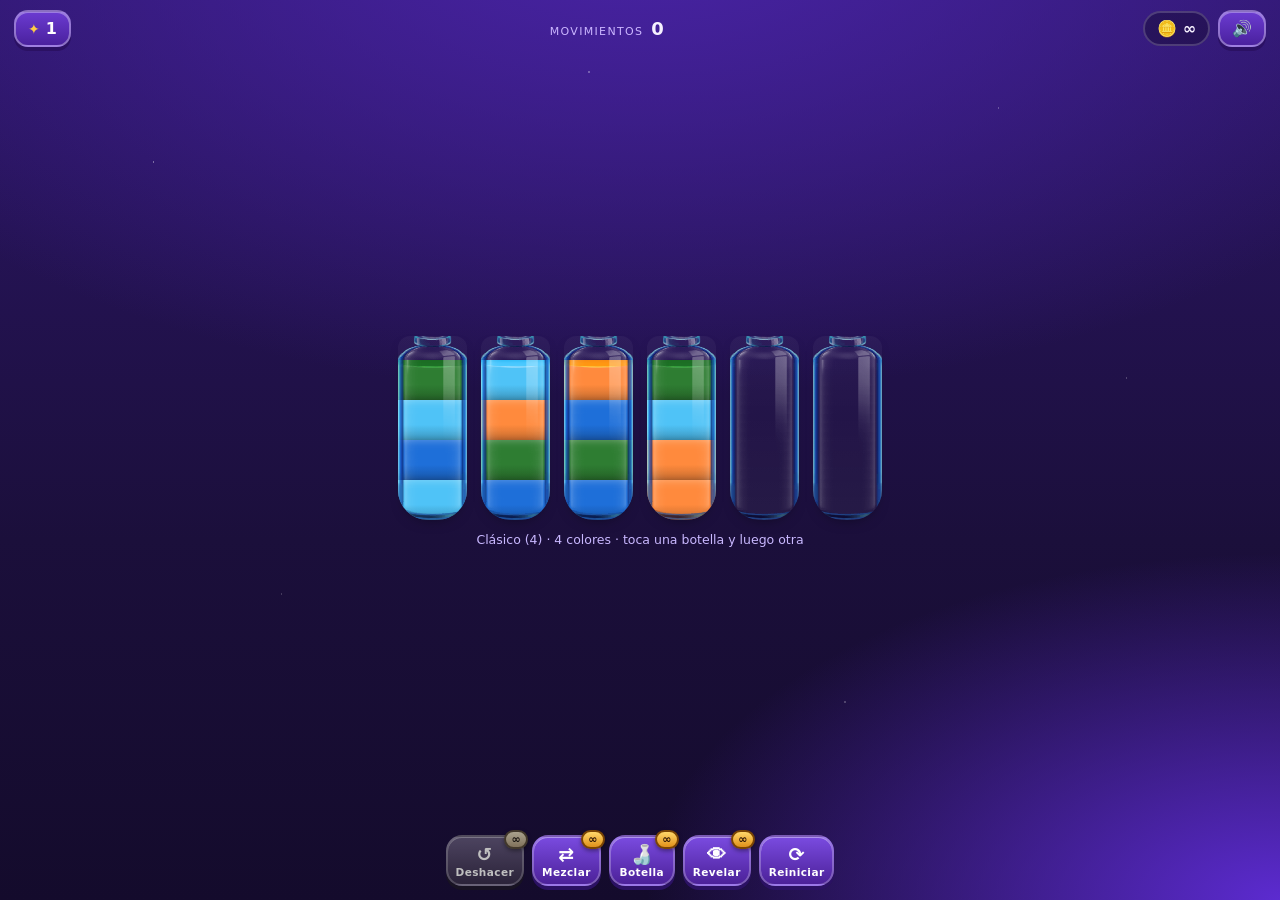
==== index.html @ 15431548 "primer commit" ====
<!DOCTYPE html>
<html lang="es">
<head>
<meta charset="utf-8">
<meta name="viewport" content="width=device-width, initial-scale=1, maximum-scale=1, user-scalable=no">
<title>Magic Sort — web</title>
<link rel="icon" href="data:image/svg+xml,%3Csvg xmlns='http://www.w3.org/2000/svg' viewBox='0 0 64 64'%3E%3Crect width='64' height='64' rx='14' fill='%232c1668'/%3E%3Ccircle cx='32' cy='24' r='9' fill='%23ffcc45'/%3E%3Crect x='21' y='36' width='22' height='20' rx='7' fill='%234fc3f7'/%3E%3C/svg%3E">
<link rel="stylesheet" href="styles.css">
</head>
<body>
<div class="bg-stars" aria-hidden="true"></div>

<header class="hud">
  <button class="hud-btn level-btn" id="btnLevels" aria-label="Mapa de niveles">
    <span class="level-icon" aria-hidden="true">✦</span>
    <span id="levelLabel">1</span>
  </button>
  <div class="hud-mid">
    <div class="stat"><span class="stat-k">Movimientos</span><span class="stat-v" id="movesLabel">0</span></div>
  </div>
  <div class="hud-right">
    <div class="coins" title="Monedas"><span aria-hidden="true">🪙</span><span id="coinsLabel">1000</span></div>
    <button class="hud-btn sound-btn" id="btnSound" aria-label="Sonido">🔊</button>
  </div>
</header>

<main class="stage">
  <div class="board" id="board" role="group" aria-label="Botellas"></div>
  <div class="hint-line" id="hintLine">Toca una botella y luego otra para verter.</div>
</main>

<footer class="boosters">
  <button class="booster" id="btnUndo" data-booster="undo">
    <span class="booster-ico">↺</span><span class="booster-name">Deshacer</span><span class="booster-count" data-count="undo">3</span>
  </button>
  <button class="booster" id="btnShuffle" data-booster="shuffle">
    <span class="booster-ico">⇄</span><span class="booster-name">Mezclar</span><span class="booster-count" data-count="shuffle">3</span>
  </button>
  <button class="booster" id="btnExtra" data-booster="extra">
    <span class="booster-ico">🍶</span><span class="booster-name">Botella</span><span class="booster-count" data-count="extra">3</span>
  </button>
  <button class="booster" id="btnReveal" data-booster="reveal">
    <span class="booster-ico">👁</span><span class="booster-name">Revelar</span><span class="booster-count" data-count="reveal">3</span>
  </button>
  <button class="booster" id="btnRestart" data-booster="restart">
    <span class="booster-ico">⟳</span><span class="booster-name">Reiniciar</span>
  </button>
</footer>

<!-- Victoria -->
<div class="overlay" id="winOverlay" hidden>
  <div class="card win-card">
    <div class="win-title">¡Nivel completado!</div>
    <div class="stars" id="winStars"><span>★</span><span>★</span><span>★</span></div>
    <div class="win-sub" id="winSub">12 movimientos</div>
    <div class="win-reward"><span aria-hidden="true">🪙</span><span id="winCoins">+20</span></div>
    <button class="primary" id="btnNext">Siguiente nivel</button>
  </div>
</div>

<!-- Mapa de niveles -->
<div class="overlay" id="levelsOverlay" hidden>
  <div class="card levels-card">
    <div class="mode-tabs" id="modeTabs"></div>
    <div class="levels-head">
      <h2>Niveles</h2>
      <button class="ghost" id="btnCloseLevels">Cerrar</button>
    </div>
    <div class="levels-grid" id="levelsGrid"></div>
  </div>
</div>

<script src="engine.js"></script>
<script src="data/levels.js"></script>
<script src="app.js"></script>
</body>
</html>
---- styles.css ----
/* Magic Sort web — tema visual inspirado en la UI del APK (fondo violeta profundo,
   botellas de vidrio con brillo y agua saturada, HUD y botones tipo caramelo). */

:root {
  --bg-0: #1b0f3b;
  --bg-1: #2c1668;
  --bg-2: #3b1d86;
  --gold: #ffcc45;
  --gold-deep: #e0901a;
  --ink: #2a1204;
  --glass-border: rgba(210, 232, 255, 0.55);
  --glass-tint: rgba(190, 220, 255, 0.10);
  --seg: clamp(26px, 5.6vh, 48px);
  --bottle-w: clamp(38px, 8.4vw, 62px);
}

* { box-sizing: border-box; }

html, body {
  height: 100%;
  margin: 0;
}

body {
  display: flex;
  flex-direction: column;
  font-family: "Trebuchet MS", "Segoe UI", system-ui, sans-serif;
  color: #f6f1ff;
  background:
    radial-gradient(120% 90% at 50% -10%, #4a24a8 0%, transparent 60%),
    radial-gradient(90% 70% at 100% 100%, #5c2bd0 0%, transparent 55%),
    linear-gradient(180deg, var(--bg-1) 0%, var(--bg-0) 60%, #140b2c 100%);
  overflow: hidden;
  -webkit-tap-highlight-color: transparent;
  user-select: none;
}

.bg-stars {
  position: fixed;
  inset: 0;
  pointer-events: none;
  background-image:
    radial-gradient(1.5px 1.5px at 12% 18%, #ffffffaa 50%, transparent 51%),
    radial-gradient(1.5px 1.5px at 78% 12%, #ffffff77 50%, transparent 51%),
    radial-gradient(2px 2px at 46% 8%, #ffffff88 50%, transparent 51%),
    radial-gradient(1.5px 1.5px at 88% 42%, #ffffff66 50%, transparent 51%),
    radial-gradient(1.5px 1.5px at 22% 66%, #ffffff55 50%, transparent 51%),
    radial-gradient(2px 2px at 66% 78%, #ffffff66 50%, transparent 51%);
  opacity: .55;
}

/* ---------------- HUD ---------------- */
.hud {
  position: relative;
  z-index: 2;
  display: flex;
  align-items: center;
  gap: 10px;
  padding: 10px 14px 4px;
}

.hud-mid { flex: 1; display: flex; justify-content: center; }
.hud-right { display: flex; align-items: center; gap: 8px; }

.hud-btn {
  display: inline-flex;
  align-items: center;
  gap: 6px;
  border: 2px solid rgba(255, 255, 255, .35);
  background: linear-gradient(180deg, #6b3bd1, #4a219e);
  color: #fff;
  font: inherit;
  font-weight: 700;
  padding: 7px 12px;
  border-radius: 14px;
  cursor: pointer;
  box-shadow: 0 4px 0 #2b1163, inset 0 1px 0 #ffffff55;
}
.hud-btn:active { transform: translateY(2px); box-shadow: 0 2px 0 #2b1163, inset 0 1px 0 #ffffff55; }
.level-icon { color: var(--gold); font-size: 14px; }

.stat { display: flex; align-items: baseline; gap: 8px; }
.stat-k { font-size: 11px; letter-spacing: .12em; text-transform: uppercase; color: #cbb6ff; }
.stat-v { font-size: 18px; font-weight: 800; }

.coins {
  display: inline-flex;
  align-items: center;
  gap: 6px;
  font-weight: 800;
  padding: 6px 12px;
  border-radius: 999px;
  background: rgba(0, 0, 0, .28);
  border: 2px solid rgba(255, 255, 255, .18);
}

/* ---------------- tablero ---------------- */
.stage {
  position: relative;
  z-index: 1;
  flex: 1;
  min-height: 0;
  display: flex;
  flex-direction: column;
  align-items: center;
  justify-content: center;
  gap: 12px;
  padding: 4px 10px 10px;
}

.board {
  position: relative;
  display: flex;
  flex-direction: column;
  align-items: center;
  gap: clamp(16px, 3.4vh, 34px);
  max-width: 100%;
}

.row {
  display: flex;
  align-items: flex-end;
  justify-content: center;
  gap: clamp(4px, 1.1vw, 14px);
  flex-wrap: nowrap;
}

.bottle {
  position: relative;
  width: calc(var(--seg, 44px) * 1.28 + 10px);
  padding: 14px 0 0;
  background: none;
  border: 0;
  cursor: pointer;
  transform-origin: 50% 88%;
  transition: transform .18s cubic-bezier(.34, 1.4, .64, 1);
  will-change: transform;
}
.bottle:focus-visible { outline: 3px solid #ffd76a; outline-offset: 4px; border-radius: 18px; }

.bottle .neck {
  position: absolute;
  top: 0;
  left: 50%;
  transform: translateX(-50%);
  width: 42%;
  height: 16px;
  border: 2px solid var(--glass-border);
  border-bottom: none;
  border-radius: 7px 7px 0 0;
  background: linear-gradient(180deg, #ffffff26, #ffffff08);
}

.glass {
  display: block;
  position: relative;
  height: calc(var(--cap, 4) * var(--seg, 44px));
  border: 0;
  border-radius: 12px 12px 30px 30px;
  overflow: hidden;
  background: linear-gradient(180deg, #ffffff0a 0%, #ffffff05 42%, #ffffff0c 100%);
  box-shadow: 0 6px 14px -8px #00000088;
  transition: box-shadow .18s;
}

.glass::after { content: none; }

.liquid {
  display: block;
  position: absolute;
  left: 0;
  right: 0;
  bottom: calc(var(--i) * var(--liquid-seg, var(--seg, 44px)));
  height: var(--liquid-seg, var(--seg, 44px));
  background: var(--c);
  box-shadow: inset 0 6px 10px -6px #ffffff55, inset 0 -4px 8px -6px #00000066;
}

.liquid.top::before {
  content: "";
  position: absolute;
  inset: 0 0 auto 0;
  height: 18%;
  background: #ffffff44;
  border-radius: 40% 40% 0 0;
}

.liquid.enter { animation: fill-in .26s ease-out both; }
@keyframes fill-in {
  from { transform: translateY(-42%) scaleY(.4); opacity: .35; }
  to { transform: translateY(0) scaleY(1); opacity: 1; }
}

.liquid.hidden-fill {
  background:
    repeating-linear-gradient(135deg, #00000033 0 6px, transparent 6px 12px),
    linear-gradient(180deg, #6a5a8c, #40325f);
}

.bottle.selected { transform: translateY(-16px); z-index: 4; }
.bottle.selected .glass {
  box-shadow: 0 0 0 3px #ffd76a66, 0 0 24px #ffcc4566, 0 12px 26px -10px #000000cc;
}
.bottle.selected .frame { filter: drop-shadow(0 0 6px #ffd76aaa); }

.bottle.pouring { z-index: 6; }
.bottle.pouring .glass,
.bottle.pouring .neck { transition: transform .17s ease-in; }
.bottle.pouring { z-index: 8; transition-duration: .2s; transition-timing-function: cubic-bezier(.3, .8, .4, 1); }

.bottle.shake { animation: shake .32s; }
@keyframes shake {
  0%, 100% { transform: translateX(0); }
  25% { transform: translateX(-6px) rotate(-3deg); }
  60% { transform: translateX(6px) rotate(3deg); }
}

.bottle.complete .glass { box-shadow: 0 0 0 3px #59f0a866, 0 0 26px #59f0a855; }

/* bloqueadores */
.blocker {
  position: absolute;
  pointer-events: none;
  z-index: 5;
}
.blocker.curtain {
  left: 0; right: 0;
  top: 14px;
  height: calc(var(--cap, 4) * var(--seg, 44px) - 2px);
  border-radius: 10px 10px 26px 26px;
  background:
    repeating-linear-gradient(90deg, #ffffff1f 0 3px, transparent 3px 16px),
    linear-gradient(180deg, #ff86d2 0%, #cf47b0 30%, #8b2a9e 62%, #52176b 100%);
  box-shadow:
    inset 0 8px 14px -8px #ffffffcc,
    inset 0 -10px 16px -10px #000000bb,
    0 4px 12px -6px #00000088;
  border: 2px solid #ffc4ec;
  overflow: hidden;
}
.blocker.curtain::before {
  content: "";
  position: absolute;
  left: -8%; right: -8%; top: -4px;
  height: 14px;
  border-radius: 8px;
  background: linear-gradient(180deg, #ffe08a, #d99413);
  box-shadow: 0 2px 6px -2px #00000088;
}
.blocker.curtain::after {
  content: "✦";
  position: absolute;
  inset: 0;
  display: grid;
  place-items: center;
  font-size: calc(var(--seg, 44px) * 0.9);
  color: #ffffff55;
  text-shadow: 0 2px 6px #00000066;
}
.blocker.plaster {
  left: -2px; right: -2px; top: 50%;
  height: 44px;
  transform: translateY(-50%) rotate(-3deg);
  background:
    repeating-linear-gradient(90deg, #ffffff33 0 2px, transparent 2px 9px),
    repeating-linear-gradient(115deg, #f6e7c8 0 9px, #e6cfa4 9px 18px);
  border-top: 2px solid #fffaf0;
  border-bottom: 2px solid #b1904f;
  box-shadow: 0 6px 14px -8px #000000cc, inset 0 0 0 1px #00000018;
  border-radius: 3px;
}
.blocker.tag {
  right: -6px; top: 6px;
  width: 26px; height: 26px;
  border-radius: 8px 8px 8px 2px;
  background: linear-gradient(180deg, #fff3c4, #f0c04a);
  border: 2px solid #9a6a12;
  box-shadow: 0 3px 8px -4px #000000aa;
}
.blocker.tag::after {
  content: "";
  position: absolute; inset: 6px;
  border-radius: 50%;
  background: var(--tag-color, #4fc3f7);
  border: 1px solid #00000055;
}

.hint-line {
  font-size: 12.5px;
  color: #c9b8ff;
  min-height: 18px;
  text-align: center;
  padding: 0 20px;
}

/* ---------------- boosters ---------------- */
.boosters {
  position: relative;
  z-index: 2;
  display: flex;
  justify-content: center;
  gap: 8px;
  padding: 8px 10px 14px;
  flex-wrap: wrap;
}

.booster {
  position: relative;
  display: flex;
  flex-direction: column;
  align-items: center;
  gap: 2px;
  min-width: 66px;
  padding: 8px 8px 6px;
  border-radius: 16px;
  border: 2px solid #ffffff40;
  background: linear-gradient(180deg, #7a4be0, #4c2199);
  color: #fff;
  font: inherit;
  font-size: 10.5px;
  font-weight: 700;
  letter-spacing: .04em;
  cursor: pointer;
  box-shadow: 0 4px 0 #2b1163, inset 0 1px 0 #ffffff66;
  transition: transform .12s, filter .12s;
}
.booster:active { transform: translateY(2px); box-shadow: 0 2px 0 #2b1163, inset 0 1px 0 #ffffff66; }
.booster[disabled] { filter: grayscale(.75) brightness(.75); cursor: not-allowed; }
.booster-ico { font-size: 19px; line-height: 1; }
.booster-count {
  position: absolute;
  top: -7px; right: -6px;
  min-width: 20px;
  padding: 1px 5px;
  border-radius: 999px;
  background: linear-gradient(180deg, #ffd76a, #e0901a);
  color: var(--ink);
  font-size: 11px;
  font-weight: 900;
  border: 2px solid #7a4404;
  box-shadow: 0 2px 4px #00000066;
}
.booster-count[hidden] { display: none; }

/* ---------------- overlays ---------------- */
.overlay {
  position: fixed;
  inset: 0;
  z-index: 10;
  display: grid;
  place-items: center;
  padding: 18px;
  background: rgba(12, 5, 32, .72);
  backdrop-filter: blur(6px);
}
.overlay[hidden] { display: none; }

.card {
  width: min(460px, 100%);
  max-width: 100%;
  min-width: 0;
  border-radius: 24px;
  padding: 22px;
  background: linear-gradient(180deg, #3a1d84, #241052);
  border: 3px solid #8a63ff;
  box-shadow: 0 20px 50px -18px #000000cc, inset 0 1px 0 #ffffff44;
  text-align: center;
  animation: pop .22s ease-out both;
}
@keyframes pop { from { transform: scale(.9); opacity: 0; } to { transform: scale(1); opacity: 1; } }

.win-title { font-size: 24px; font-weight: 900; color: var(--gold); text-shadow: 0 3px 0 #7a4404; }
.stars { font-size: 40px; letter-spacing: 6px; margin: 10px 0 2px; color: #ffffff33; }
.stars span.on { color: var(--gold); text-shadow: 0 0 14px #ffcc4599; }
.win-sub { color: #d9ccff; font-size: 13px; }
.win-reward {
  display: inline-flex; align-items: center; gap: 6px;
  margin: 14px 0 4px; padding: 6px 14px;
  border-radius: 999px; background: #00000033; font-weight: 800; color: var(--gold);
}

.primary {
  display: block; width: 100%;
  margin-top: 14px; padding: 14px;
  border-radius: 16px; border: 3px solid #7a4404;
  background: linear-gradient(180deg, #ffdf7a, #f0a81e);
  color: var(--ink); font: inherit; font-size: 16px; font-weight: 900;
  cursor: pointer;
  box-shadow: 0 5px 0 #7a4404, inset 0 2px 0 #fff9d0;
}
.primary:active { transform: translateY(3px); box-shadow: 0 2px 0 #7a4404, inset 0 2px 0 #fff9d0; }

.ghost {
  background: none; border: 2px solid #ffffff45; color: #fff;
  border-radius: 12px; padding: 6px 12px; font: inherit; font-weight: 700; cursor: pointer;
}

.levels-card { text-align: left; max-height: 82vh; display: flex; flex-direction: column; overflow: hidden; }
.levels-head { display: flex; align-items: center; justify-content: space-between; margin-bottom: 12px; }
.levels-head h2 { margin: 0; font-size: 18px; color: var(--gold); }
.levels-grid {
  display: grid;
  min-width: 0;
  grid-template-columns: repeat(auto-fill, minmax(52px, 1fr));
  gap: 8px;
  overflow: auto;
  padding-right: 4px;
}
.level-cell {
  aspect-ratio: 1;
  display: grid;
  place-items: center;
  border-radius: 12px;
  border: 2px solid #ffffff33;
  background: #ffffff12;
  color: #e9e1ff;
  font-weight: 800;
  font-size: 13px;
  cursor: pointer;
}
.level-cell.done { background: linear-gradient(180deg, #6cf0a4, #2fa96a); border-color: #b6ffd4; color: #06351b; }
.level-cell.current { outline: 3px solid var(--gold); }

@media (max-height: 620px) {
  :root { --seg: clamp(20px, 4.4vh, 32px); --bottle-w: clamp(34px, 7vw, 50px); }
  .hint-line { display: none; }
}

/* pestañas de modo (mapa de niveles) */
.mode-tabs {
  display: flex;
  flex: 0 0 auto;
  gap: 6px;
  min-width: 0;
  overflow-x: auto;
  -webkit-overflow-scrolling: touch;
  padding-bottom: 10px;
  margin-bottom: 2px;
}
.mode-tab {
  white-space: nowrap;
  padding: 7px 12px;
  border-radius: 999px;
  border: 2px solid #ffffff35;
  background: #ffffff12;
  color: #ded2ff;
  font: inherit;
  font-size: 12px;
  font-weight: 700;
  cursor: pointer;
}
.mode-tab.active {
  background: linear-gradient(180deg, #ffdf7a, #f0a81e);
  border-color: #7a4404;
  color: var(--ink);
}

@media (max-width: 420px) {
  .mode-tab { padding: 6px 9px; font-size: 11px; }
  .level-cell { font-size: 11.5px; }
}

/* nivel con botella mágica: columna izquierda + rejilla a la derecha */
.board.magic {
  display: grid;
  grid-template-columns: auto auto;
  align-items: center;
  column-gap: clamp(10px, 3.5vw, 30px);
  justify-content: center;
}
.board.magic .magic-col { display: flex; align-items: center; }
.board.magic .rows {
  display: flex;
  flex-direction: column;
  gap: clamp(10px, 2.2vh, 22px);
  align-items: center;
}
.bottle.magic .glass {
  box-shadow: 0 0 0 3px #a06bff66, 0 0 30px #8b5cf666;
}
.bottle.magic .frame { filter: drop-shadow(0 0 7px #a06bffaa) saturate(1.15); }
.bottle.magic.complete .glass {
  border-color: #8affc1;
  box-shadow: 0 0 0 4px #59f0a866, 0 0 34px #59f0a877;
}

/* ---- vertido fluido: chorro, drenaje, squash del frasco ---- */
.stream {
  position: absolute;
  width: 4px;
  margin-left: -2px;
  border-radius: 3px;
  background: var(--stream-color, #4fc3f7);
  filter: drop-shadow(0 0 4px var(--stream-color, #4fc3f7));
  transform-origin: top center;
  pointer-events: none;
  z-index: 6;
  animation: stream-in .12s ease-out both;
}
.stream::after { content: none; }

.stream.fade { opacity: 0; transition: opacity .16s ease-out; }
@keyframes stream-in { from { opacity: 0; } to { opacity: .95; } }

.liquid.drain {
  animation: drain .24s ease-in forwards;
  animation-delay: calc(var(--k, 0) * var(--stagger, 70ms));
}
@keyframes drain {
  to { transform: translateY(-16%) scaleY(.18); opacity: 0; }
}

.liquid.enter { animation-delay: calc(var(--k, 0) * var(--stagger, 70ms)); }

.bottle.squash .glass { animation: squish .3s cubic-bezier(.34,1.4,.64,1); }
@keyframes squish {
  0% { transform: scale(1, 1); }
  30% { transform: scale(1.07, .93); }
  65% { transform: scale(.97, 1.04); }
  100% { transform: scale(1, 1); }
}

.bottle.just-complete .glass { animation: complete-pulse .6s ease-out; }
@keyframes complete-pulse {
  0% { box-shadow: 0 0 0 0 #59f0a8cc, 0 0 18px #59f0a877; }
  60% { box-shadow: 0 0 0 12px #59f0a800, 0 0 26px #59f0a866; }
  100% { box-shadow: 0 0 0 0 #59f0a800; }
}

/* ---- sprites originales: vidrio, superficie de agua y corcho ---- */
.glass .water {
  position: absolute;
  left: 0;
  right: 0;
  bottom: 0;
  top: calc(var(--seg, 44px) * 0.52);
  --liquid-seg: calc((var(--cap, 4) * var(--seg, 44px) - var(--seg, 44px) * 0.52) / var(--cap, 4));
  -webkit-mask: url("sprites/mask.png") center / 100% 100% no-repeat;
  mask: url("sprites/mask.png") center / 100% 100% no-repeat;
}

.glass .frame {
  position: absolute;
  inset: 0;
  z-index: 6;
  pointer-events: none;
  border-style: solid;
  border-color: transparent;
  border-width: calc(var(--seg, 44px) * 0.52) calc(var(--seg, 44px) * 0.13)
                 calc(var(--seg, 44px) * 0.42) calc(var(--seg, 44px) * 0.13);
  border-image: url("sprites/bottle_front.png") 56 6 46 6 fill stretch;
  opacity: 0.72;
}

.liquid.top::before {
  content: "";
  position: absolute;
  left: -6%;
  right: -6%;
  top: -9%;
  height: 30%;
  background: var(--surface, none) center bottom / 100% 100% no-repeat;
}

.bottle .cork {
  position: absolute;
  left: 50%;
  top: 0;
  width: calc(var(--seg, 44px) * 0.66);
  height: calc(var(--seg, 44px) * 0.30);
  transform: translate(-50%, -88%) scale(.6);
  transform-origin: bottom center;
  background: url("sprites/cork.png") center / 100% 100% no-repeat;
  filter: drop-shadow(0 2px 3px #000000aa);
  opacity: 0;
  pointer-events: none;
  z-index: 7;
  transition: opacity .18s ease-out, transform .22s cubic-bezier(.34, 1.5, .64, 1);
}
.bottle.complete .cork { opacity: 1; transform: translate(-50%, -88%) scale(1); }
.bottle.complete .glass::before {
  content: "";
  position: absolute;
  inset: -10% -14%;
  background: url("sprites/glow.png") center / 100% 100% no-repeat;
  opacity: .38;
  pointer-events: none;
  z-index: 5;
}

/* impacto: salpicadura y gotas (sprites originales usados como máscara) */
.splash, .droplet {
  position: absolute;
  pointer-events: none;
  z-index: 7;
  background: var(--splash-color, #4fc3f7);
  -webkit-mask: url("sprites/splash2.png") center / 100% 100% no-repeat;
  mask: url("sprites/splash2.png") center / 100% 100% no-repeat;
}
.splash {
  width: 18px;
  height: 18px;
  margin: -9px 0 0 -9px;
  animation: splash-out .34s ease-out forwards;
}
@keyframes splash-out {
  0% { transform: scale(.45); opacity: .95; }
  70% { transform: scale(1.35); opacity: .55; }
  100% { transform: scale(1.6); opacity: 0; }
}

.droplet {
  width: 7px;
  height: 7px;
  margin: -3.5px 0 0 -3.5px;
  -webkit-mask-image: url("sprites/drop.png");
  mask-image: url("sprites/drop.png");
  animation: droplet-fly .42s cubic-bezier(.2, .7, .4, 1) forwards;
}
@keyframes droplet-fly {
  0% { transform: translate(0, 0) scale(.7); opacity: .95; }
  100% { transform: translate(var(--dx, 0), var(--dy, -18px)) scale(.35); opacity: 0; }
}
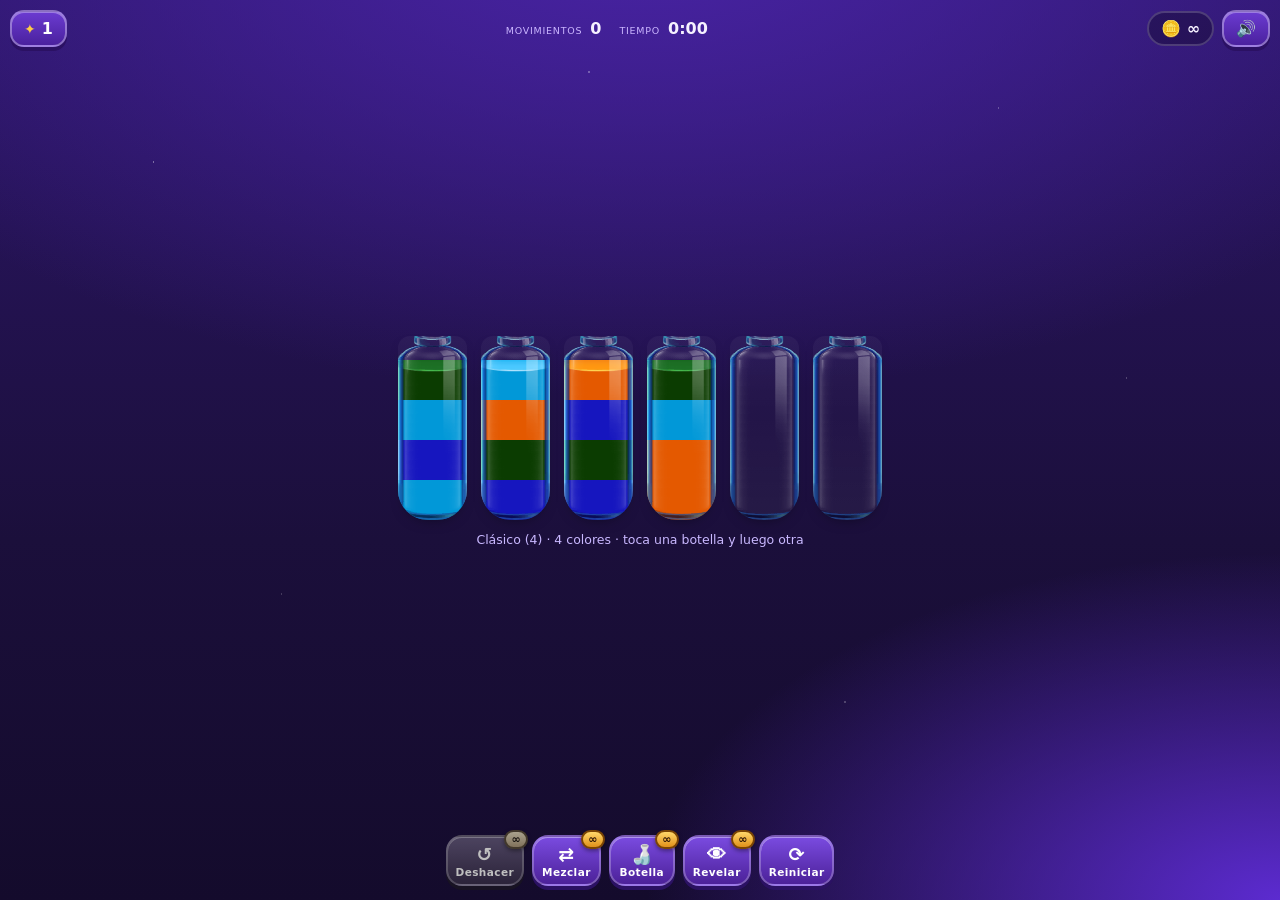
==== commit c1c8a0fd: "feat: add level timer and improve water tilt animation" ====
--- a/index.html
+++ b/index.html
@@ -17,6 +17,7 @@
   </button>
   <div class="hud-mid">
     <div class="stat"><span class="stat-k">Movimientos</span><span class="stat-v" id="movesLabel">0</span></div>
+    <div class="stat" title="Tiempo del nivel (no hay límite)"><span class="stat-k">Tiempo</span><span class="stat-v" id="timeLabel">0:00</span></div>
   </div>
   <div class="hud-right">
     <div class="coins" title="Monedas"><span aria-hidden="true">🪙</span><span id="coinsLabel">1000</span></div>
--- a/styles.css
+++ b/styles.css
@@ -59,7 +59,9 @@
   padding: 10px 14px 4px;
 }
 
-.hud-mid { flex: 1; display: flex; justify-content: center; }
+.hud-mid { flex: 1; display: flex; justify-content: center; gap: clamp(8px, 3vw, 18px); min-width: 0; }
+.stat { justify-content: center; min-width: 0; }
+.hud { gap: 6px; padding: 10px 10px 4px; }
 .hud-right { display: flex; align-items: center; gap: 8px; }
 
 .hud-btn {
@@ -80,8 +82,8 @@
 .level-icon { color: var(--gold); font-size: 14px; }
 
 .stat { display: flex; align-items: baseline; gap: 8px; }
-.stat-k { font-size: 11px; letter-spacing: .12em; text-transform: uppercase; color: #cbb6ff; }
-.stat-v { font-size: 18px; font-weight: 800; }
+.stat-k { font-size: 9.5px; letter-spacing: .08em; text-transform: uppercase; color: #cbb6ff; white-space: nowrap; }
+.stat-v { font-size: 16px; font-weight: 800; font-variant-numeric: tabular-nums; white-space: nowrap; }
 
 .coins {
   display: inline-flex;
@@ -126,9 +128,10 @@
 }
 
 .bottle {
+  --pad-top: 14px;
   position: relative;
   width: calc(var(--seg, 44px) * 1.28 + 10px);
-  padding: 14px 0 0;
+  padding: var(--pad-top) 0 0;
   background: none;
   border: 0;
   cursor: pointer;
@@ -136,7 +139,8 @@
   transition: transform .18s cubic-bezier(.34, 1.4, .64, 1);
   will-change: transform;
 }
-.bottle:focus-visible { outline: 3px solid #ffd76a; outline-offset: 4px; border-radius: 18px; }
+.bottle:focus { outline: none; }
+.bottle:focus-visible { outline: none; }
 
 .bottle .neck {
   position: absolute;
@@ -170,20 +174,19 @@
   position: absolute;
   left: 0;
   right: 0;
-  bottom: calc(var(--i) * var(--liquid-seg, var(--seg, 44px)));
-  height: var(--liquid-seg, var(--seg, 44px));
-  background: var(--c);
-  box-shadow: inset 0 6px 10px -6px #ffffff55, inset 0 -4px 8px -6px #00000066;
-}
-
-.liquid.top::before {
-  content: "";
-  position: absolute;
-  inset: 0 0 auto 0;
-  height: 18%;
-  background: #ffffff44;
-  border-radius: 40% 40% 0 0;
-}
+  bottom: calc(var(--i, 0) * var(--liquid-seg, var(--seg, 44px)));
+  height: calc(var(--n, 1) * var(--liquid-seg, var(--seg, 44px)));
+  background-color: var(--c);
+  /* volumen del cilindro: borde izquierdo FrontColor, derecho BackColor.
+     Solo horizontal, así la unión entre dos colores sigue siendo una línea recta. */
+  background-image:
+    linear-gradient(90deg, var(--c-front, var(--c)) 0%, transparent 8%),
+    linear-gradient(270deg, var(--c-back, var(--c)) 0%, transparent 8%);
+}
+/* comparación: agua totalmente plana */
+body.flat-water .liquid { background-image: none; }
+
+.liquid.flow { transition: height var(--pour-ms, 520ms) linear, bottom var(--pour-ms, 520ms) linear; }
 
 .liquid.enter { animation: fill-in .26s ease-out both; }
 @keyframes fill-in {
@@ -197,11 +200,9 @@
     linear-gradient(180deg, #6a5a8c, #40325f);
 }
 
+/* el juego no dibuja borde ni halo: la botella solo se eleva */
 .bottle.selected { transform: translateY(-16px); z-index: 4; }
-.bottle.selected .glass {
-  box-shadow: 0 0 0 3px #ffd76a66, 0 0 24px #ffcc4566, 0 12px 26px -10px #000000cc;
-}
-.bottle.selected .frame { filter: drop-shadow(0 0 6px #ffd76aaa); }
+.bottle.selected .glass { box-shadow: 0 12px 26px -10px #000000cc; }
 
 .bottle.pouring { z-index: 6; }
 .bottle.pouring .glass,
@@ -215,7 +216,8 @@
   60% { transform: translateX(6px) rotate(3deg); }
 }
 
-.bottle.complete .glass { box-shadow: 0 0 0 3px #59f0a866, 0 0 26px #59f0a855; }
+/* completar no dibuja borde: solo el tapón y el halo del color del agua */
+.bottle.complete .glass { box-shadow: 0 6px 14px -8px #00000088; }
 
 /* bloqueadores */
 .blocker {
@@ -421,6 +423,11 @@
 .level-cell.done { background: linear-gradient(180deg, #6cf0a4, #2fa96a); border-color: #b6ffd4; color: #06351b; }
 .level-cell.current { outline: 3px solid var(--gold); }
 
+@media (max-width: 392px) {
+  .stat-k { display: none; }
+  .coins { padding: 4px 8px; }
+}
+
 @media (max-height: 620px) {
   :root { --seg: clamp(20px, 4.4vh, 32px); --bottle-w: clamp(34px, 7vw, 50px); }
   .hint-line { display: none; }
@@ -475,22 +482,27 @@
   gap: clamp(10px, 2.2vh, 22px);
   align-items: center;
 }
+/* La botella mágica NO lleva aro: el juego la resalta con un brillo suave
+   (sprite bottleOutline usado como silueta de luz detrás del frasco). */
+.bottle.magic .glass { box-shadow: 0 6px 14px -8px #00000088; }
+/* brillo suave por fuera, sin aro duro */
 .bottle.magic .glass {
-  box-shadow: 0 0 0 3px #a06bff66, 0 0 30px #8b5cf666;
-}
-.bottle.magic .frame { filter: drop-shadow(0 0 7px #a06bffaa) saturate(1.15); }
+  box-shadow: 0 0 26px 2px #8b5cf64d, 0 6px 14px -8px #00000088;
+}
+.bottle.magic .frame { filter: drop-shadow(0 0 5px #a06bff66) saturate(1.08); }
 .bottle.magic.complete .glass {
-  border-color: #8affc1;
-  box-shadow: 0 0 0 4px #59f0a866, 0 0 34px #59f0a877;
+  box-shadow: 0 0 26px 2px #8b5cf64d, 0 6px 14px -8px #00000088;
 }
 
 /* ---- vertido fluido: chorro, drenaje, squash del frasco ---- */
 .stream {
   position: absolute;
-  width: 4px;
-  margin-left: -2px;
-  border-radius: 3px;
-  background: var(--stream-color, #4fc3f7);
+  width: var(--stream-w, 8px);
+  margin-left: calc(var(--stream-w, 8px) / -2);
+  background-color: var(--stream-color, #4fc3f7);
+  background-image: linear-gradient(90deg, #ffffff66 0%, #ffffff00 55%);
+  -webkit-mask: url("sprites/stream.png") center / 100% 100% no-repeat;
+  mask: url("sprites/stream.png") center / 100% 100% no-repeat;
   filter: drop-shadow(0 0 4px var(--stream-color, #4fc3f7));
   transform-origin: top center;
   pointer-events: none;
@@ -520,11 +532,17 @@
   100% { transform: scale(1, 1); }
 }
 
-.bottle.just-complete .glass { animation: complete-pulse .6s ease-out; }
-@keyframes complete-pulse {
-  0% { box-shadow: 0 0 0 0 #59f0a8cc, 0 0 18px #59f0a877; }
-  60% { box-shadow: 0 0 0 12px #59f0a800, 0 0 26px #59f0a866; }
-  100% { box-shadow: 0 0 0 0 #59f0a800; }
+.bottle.just-complete .glass::before { animation: complete-glow .7s ease-out; }
+.bottle.just-complete .cork { animation: cork-pop .5s cubic-bezier(.34,1.5,.64,1); }
+@keyframes cork-pop {
+  0% { transform: translate(-50%, -60%) scale(.4); }
+  55% { transform: translate(-50%, -88%) scale(1.12); }
+  100% { transform: translate(-50%, -82%) scale(1); }
+}
+@keyframes complete-glow {
+  0% { opacity: .05; }
+  35% { opacity: .62; }
+  100% { opacity: .30; }
 }
 
 /* ---- sprites originales: vidrio, superficie de agua y corcho ---- */
@@ -552,23 +570,37 @@
   opacity: 0.72;
 }
 
+/* mientras la botella está inclinada la superficie la dibuja .surface (nivelada) */
+.water.tilted .liquid.top::before { content: none; }
+.surface {
+  position: absolute;
+  left: 0;
+  top: 0;
+  background: var(--surface, none) center / 100% 100% no-repeat;
+  pointer-events: none;
+  z-index: 2;
+  transform-origin: center;
+}
+.water.tilted { transition: clip-path .12s linear; }
+
 .liquid.top::before {
   content: "";
   position: absolute;
   left: -6%;
   right: -6%;
-  top: -9%;
-  height: 30%;
+  top: calc(var(--liquid-seg, 44px) * -0.11);
+  height: calc(var(--liquid-seg, 44px) * 0.42);
   background: var(--surface, none) center bottom / 100% 100% no-repeat;
 }
 
 .bottle .cork {
   position: absolute;
   left: 50%;
-  top: 0;
-  width: calc(var(--seg, 44px) * 0.66);
-  height: calc(var(--seg, 44px) * 0.30);
-  transform: translate(-50%, -88%) scale(.6);
+  top: var(--pad-top, 14px);
+  /* ancho del cuello del sprite bottle_front (57,6% del frasco) y aspecto del corcho 29x16 */
+  width: calc((var(--seg, 44px) * 1.28 + 10px) * 0.55);
+  height: calc((var(--seg, 44px) * 1.28 + 10px) * 0.55 * 0.5517);
+  transform: translate(-50%, -82%) scale(.6);
   transform-origin: bottom center;
   background: url("sprites/cork.png") center / 100% 100% no-repeat;
   filter: drop-shadow(0 2px 3px #000000aa);
@@ -577,44 +609,49 @@
   z-index: 7;
   transition: opacity .18s ease-out, transform .22s cubic-bezier(.34, 1.5, .64, 1);
 }
-.bottle.complete .cork { opacity: 1; transform: translate(-50%, -88%) scale(1); }
+.bottle.complete .cork { opacity: 1; transform: translate(-50%, -82%) scale(1); }
+/* halo del tapón: solo arriba, en el color del agua (StopperGlowColor) */
 .bottle.complete .glass::before {
   content: "";
   position: absolute;
-  inset: -10% -14%;
-  background: url("sprites/glow.png") center / 100% 100% no-repeat;
-  opacity: .38;
+  left: 50%;
+  top: -34%;
+  width: 170%;
+  height: 62%;
+  transform: translateX(-50%);
+  background: radial-gradient(closest-side, var(--glow, #59f0a8) 0%, transparent 72%);
+  opacity: .30;
   pointer-events: none;
   z-index: 5;
 }
 
-/* impacto: salpicadura y gotas (sprites originales usados como máscara) */
+/* impacto: ondulación y gotas (sprites originales usados como máscara) */
 .splash, .droplet {
   position: absolute;
   pointer-events: none;
   z-index: 7;
   background: var(--splash-color, #4fc3f7);
-  -webkit-mask: url("sprites/splash2.png") center / 100% 100% no-repeat;
-  mask: url("sprites/splash2.png") center / 100% 100% no-repeat;
 }
 .splash {
-  width: 18px;
-  height: 18px;
-  margin: -9px 0 0 -9px;
+  width: 34px;
+  height: 13px;
+  margin: -6.5px 0 0 -17px;
+  -webkit-mask: url("sprites/splash.png") center / 100% 100% no-repeat;
+  mask: url("sprites/splash.png") center / 100% 100% no-repeat;
   animation: splash-out .34s ease-out forwards;
 }
 @keyframes splash-out {
-  0% { transform: scale(.45); opacity: .95; }
-  70% { transform: scale(1.35); opacity: .55; }
-  100% { transform: scale(1.6); opacity: 0; }
+  0% { transform: scale(.55); opacity: .9; }
+  70% { transform: scale(1.15); opacity: .5; }
+  100% { transform: scale(1.35); opacity: 0; }
 }
 
 .droplet {
   width: 7px;
   height: 7px;
   margin: -3.5px 0 0 -3.5px;
-  -webkit-mask-image: url("sprites/drop.png");
-  mask-image: url("sprites/drop.png");
+  -webkit-mask: url("sprites/drop.png") center / 100% 100% no-repeat;
+  mask: url("sprites/drop.png") center / 100% 100% no-repeat;
   animation: droplet-fly .42s cubic-bezier(.2, .7, .4, 1) forwards;
 }
 @keyframes droplet-fly {
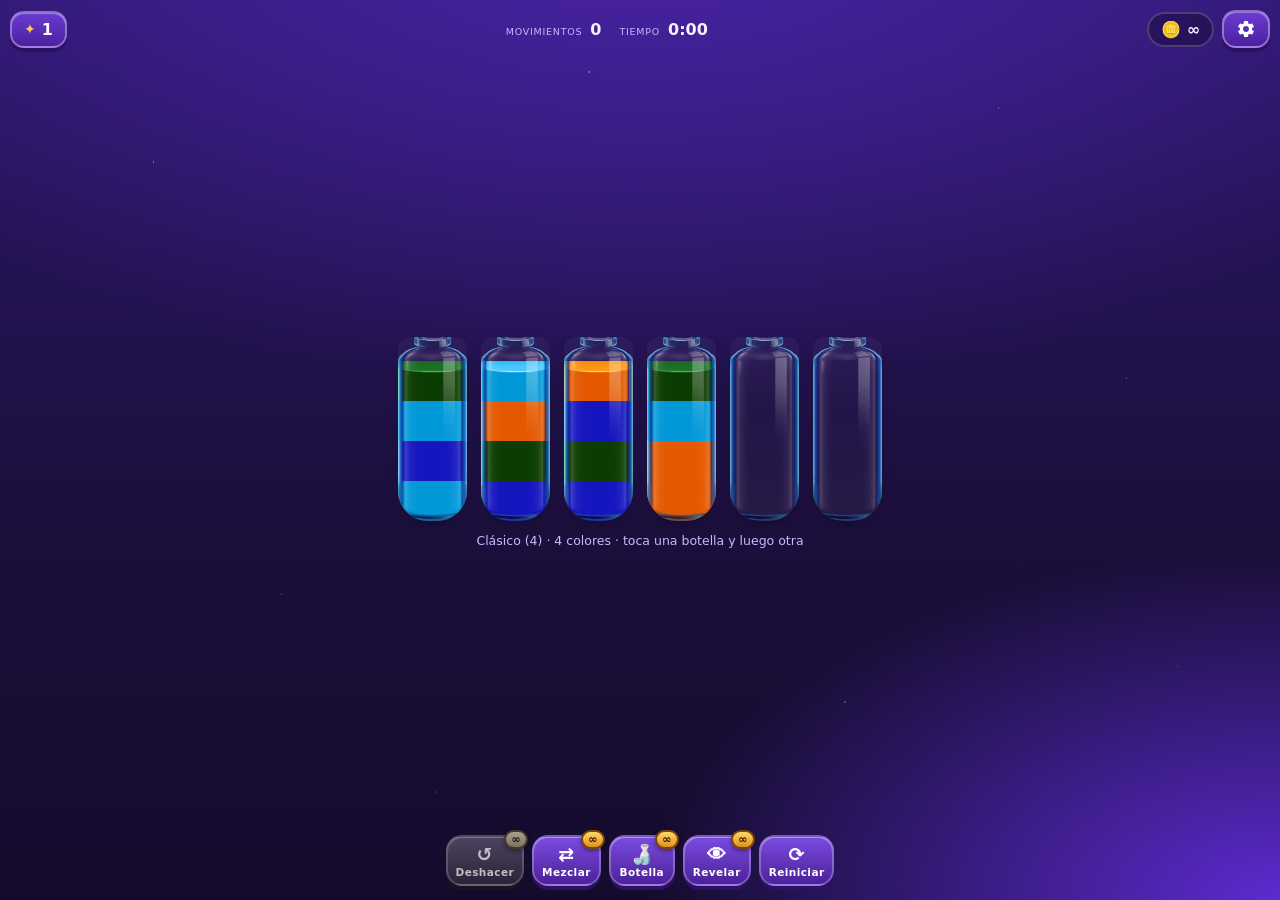
==== commit ede06b9a: "feat: implement separate audio settings for sound effects and music with UI controls" ====
--- a/index.html
+++ b/index.html
@@ -9,6 +9,7 @@
 </head>
 <body>
 <div class="bg-stars" aria-hidden="true"></div>
+<div class="bg-sparkles" id="bgSparkles" aria-hidden="true"></div>
 
 <header class="hud">
   <button class="hud-btn level-btn" id="btnLevels" aria-label="Mapa de niveles">
@@ -21,7 +22,7 @@
   </div>
   <div class="hud-right">
     <div class="coins" title="Monedas"><span aria-hidden="true">🪙</span><span id="coinsLabel">1000</span></div>
-    <button class="hud-btn sound-btn" id="btnSound" aria-label="Sonido">🔊</button>
+    <button class="hud-btn gear-btn" id="btnSettings" aria-label="Ajustes" aria-haspopup="dialog"><svg viewBox="0 0 24 24" aria-hidden="true"><path d="M19.14 12.94a7.07 7.07 0 0 0 0-1.88l2.03-1.58a.5.5 0 0 0 .12-.64l-1.92-3.32a.5.5 0 0 0-.61-.22l-2.39.96a7.03 7.03 0 0 0-1.62-.94l-.36-2.54a.5.5 0 0 0-.5-.42H10.1a.5.5 0 0 0-.5.42l-.36 2.54a7.03 7.03 0 0 0-1.62.94l-2.39-.96a.5.5 0 0 0-.61.22L2.7 8.84a.5.5 0 0 0 .12.64l2.03 1.58a7.07 7.07 0 0 0 0 1.88L2.82 14.52a.5.5 0 0 0-.12.64l1.92 3.32a.5.5 0 0 0 .61.22l2.39-.96a7.03 7.03 0 0 0 1.62.94l.36 2.54a.5.5 0 0 0 .5.42h3.8a.5.5 0 0 0 .5-.42l.36-2.54a7.03 7.03 0 0 0 1.62-.94l2.39.96a.5.5 0 0 0 .61-.22l1.92-3.32a.5.5 0 0 0-.12-.64ZM12 15.5A3.5 3.5 0 1 1 15.5 12 3.5 3.5 0 0 1 12 15.5Z"/></svg></button>
   </div>
 </header>
 
@@ -59,6 +60,23 @@
   </div>
 </div>
 
+
+<!-- Ajustes: volumen y música por separado -->
+<div class="sheet" id="settingsSheet" hidden>
+  <div class="sheet-card" role="dialog" aria-label="Ajustes">
+    <div class="sheet-title">Ajustes</div>
+    <button class="toggle" id="btnSfx" aria-pressed="true">
+      <span class="toggle-ico"><svg viewBox="0 0 24 24" aria-hidden="true"><path d="M3 9v6h4l5 5V4L7 9H3Zm13.5 3A4.5 4.5 0 0 0 14 7.97v8.05A4.47 4.47 0 0 0 16.5 12ZM14 3.23v2.06a6.99 6.99 0 0 1 0 13.42v2.06A9 9 0 0 0 14 3.23Z"/></svg><span class="slash" aria-hidden="true"></span></span>
+      <span class="toggle-txt"><b>Sonido</b><small id="sfxState">Activado</small></span>
+    </button>
+    <button class="toggle" id="btnMusic" aria-pressed="true">
+      <span class="toggle-ico"><svg viewBox="0 0 24 24" aria-hidden="true"><path d="M12 3v10.55A4 4 0 1 0 14 17V7h4V3h-6Z"/></svg><span class="slash" aria-hidden="true"></span></span>
+      <span class="toggle-txt"><b>Música</b><small id="musicState">Activada</small></span>
+    </button>
+    <button class="ghost" id="btnCloseSettings">Cerrar</button>
+  </div>
+</div>
+
 <!-- Mapa de niveles -->
 <div class="overlay" id="levelsOverlay" hidden>
   <div class="card levels-card">
--- a/styles.css
+++ b/styles.css
@@ -39,14 +39,44 @@
   position: fixed;
   inset: 0;
   pointer-events: none;
+  z-index: 0;
   background-image:
     radial-gradient(1.5px 1.5px at 12% 18%, #ffffffaa 50%, transparent 51%),
     radial-gradient(1.5px 1.5px at 78% 12%, #ffffff77 50%, transparent 51%),
     radial-gradient(2px 2px at 46% 8%, #ffffff88 50%, transparent 51%),
     radial-gradient(1.5px 1.5px at 88% 42%, #ffffff66 50%, transparent 51%),
     radial-gradient(1.5px 1.5px at 22% 66%, #ffffff55 50%, transparent 51%),
-    radial-gradient(2px 2px at 66% 78%, #ffffff66 50%, transparent 51%);
+    radial-gradient(2px 2px at 66% 78%, #ffffff66 50%, transparent 51%),
+    radial-gradient(1.5px 1.5px at 34% 88%, #ffffff55 50%, transparent 51%),
+    radial-gradient(1.5px 1.5px at 92% 74%, #ffffff44 50%, transparent 51%);
   opacity: .55;
+  animation: stars-breathe 7s ease-in-out infinite;
+}
+@keyframes stars-breathe {
+  0%, 100% { opacity: .42; }
+  50% { opacity: .68; }
+}
+
+/* destellos de 4 puntas, como en el fondo del juego */
+.bg-sparkles { position: fixed; inset: 0; pointer-events: none; z-index: 0; }
+.bg-sparkles span {
+  position: absolute;
+  background: #ffffff;
+  clip-path: polygon(50% 0%, 58% 42%, 100% 50%, 58% 58%, 50% 100%, 42% 58%, 0% 50%, 42% 42%);
+  opacity: 0;
+  animation: sparkle-twinkle var(--dur, 9s) ease-in-out infinite;
+  animation-delay: var(--delay, 0s);
+  filter: drop-shadow(0 0 4px #cbb6ffaa);
+}
+@keyframes sparkle-twinkle {
+  0%, 100% { opacity: 0; transform: scale(.5) rotate(0deg); }
+  45% { opacity: var(--peak, .75); transform: scale(1) rotate(12deg); }
+  70% { opacity: 0; transform: scale(.6) rotate(24deg); }
+}
+
+@media (prefers-reduced-motion: reduce) {
+  .bg-stars, .bg-sparkles span { animation: none; }
+  .bg-sparkles span { opacity: .5; }
 }
 
 /* ---------------- HUD ---------------- */
@@ -63,6 +93,8 @@
 .stat { justify-content: center; min-width: 0; }
 .hud { gap: 6px; padding: 10px 10px 4px; }
 .hud-right { display: flex; align-items: center; gap: 8px; }
+.gear-btn { padding: 7px 9px; }
+.gear-btn svg { width: 20px; height: 20px; fill: currentColor; display: block; }
 
 .hud-btn {
   display: inline-flex;
@@ -95,6 +127,79 @@
   background: rgba(0, 0, 0, .28);
   border: 2px solid rgba(255, 255, 255, .18);
 }
+
+/* ---------------- ajustes (sonido / música) ---------------- */
+.sheet {
+  position: fixed;
+  inset: 0;
+  z-index: 20;
+  display: flex;
+  align-items: center;
+  justify-content: center;
+  background: rgba(12, 5, 32, .62);
+  backdrop-filter: blur(2px);
+}
+.sheet[hidden] { display: none; }
+.sheet-card {
+  display: grid;
+  gap: 10px;
+  width: min(320px, calc(100vw - 40px));
+  padding: 18px 16px 16px;
+  border-radius: 22px;
+  background: linear-gradient(180deg, #3a1d84, #241052);
+  border: 2px solid #ffffff2e;
+  box-shadow: 0 20px 50px -18px #000000cc, inset 0 1px 0 #ffffff44;
+  animation: pop .22s ease-out both;
+}
+.sheet-title { font-size: 17px; font-weight: 900; color: var(--gold); text-align: center; }
+.toggle {
+  display: flex;
+  align-items: center;
+  gap: 12px;
+  padding: 10px 12px;
+  border: 0;
+  border-radius: 16px;
+  background: #ffffff14;
+  color: #fff;
+  font: inherit;
+  text-align: left;
+  cursor: pointer;
+  transition: background .15s, transform .12s;
+}
+.toggle:active { transform: translateY(1px); }
+.toggle-ico {
+  position: relative;
+  display: grid;
+  place-items: center;
+  width: 44px;
+  height: 44px;
+  flex: 0 0 44px;
+  border-radius: 13px;
+  background: linear-gradient(180deg, #6ee06a, #35a52f);
+  box-shadow: inset 0 2px 0 #ffffff66, 0 3px 0 #1d6b19;
+}
+.toggle-ico svg { width: 24px; height: 24px; fill: #fdfbe8; filter: drop-shadow(0 1px 0 #1d6b1999); }
+.toggle-ico .slash {
+  position: absolute;
+  left: 8px;
+  right: 8px;
+  top: 50%;
+  height: 3px;
+  border-radius: 3px;
+  background: #fdfbe8;
+  transform: rotate(-45deg);
+  box-shadow: 0 1px 0 #1d6b19;
+  display: none;
+}
+.toggle[aria-pressed="false"] .toggle-ico {
+  background: linear-gradient(180deg, #6b6480, #423a55);
+  box-shadow: inset 0 2px 0 #ffffff33, 0 3px 0 #241d33;
+}
+.toggle[aria-pressed="false"] .slash { display: block; }
+.toggle[aria-pressed="false"] .toggle-txt b { color: #bdb4d6; }
+.toggle-txt { display: grid; gap: 2px; }
+.toggle-txt b { font-size: 15px; }
+.toggle-txt small { font-size: 12px; color: #cbb6ff; }
 
 /* ---------------- tablero ---------------- */
 .stage {
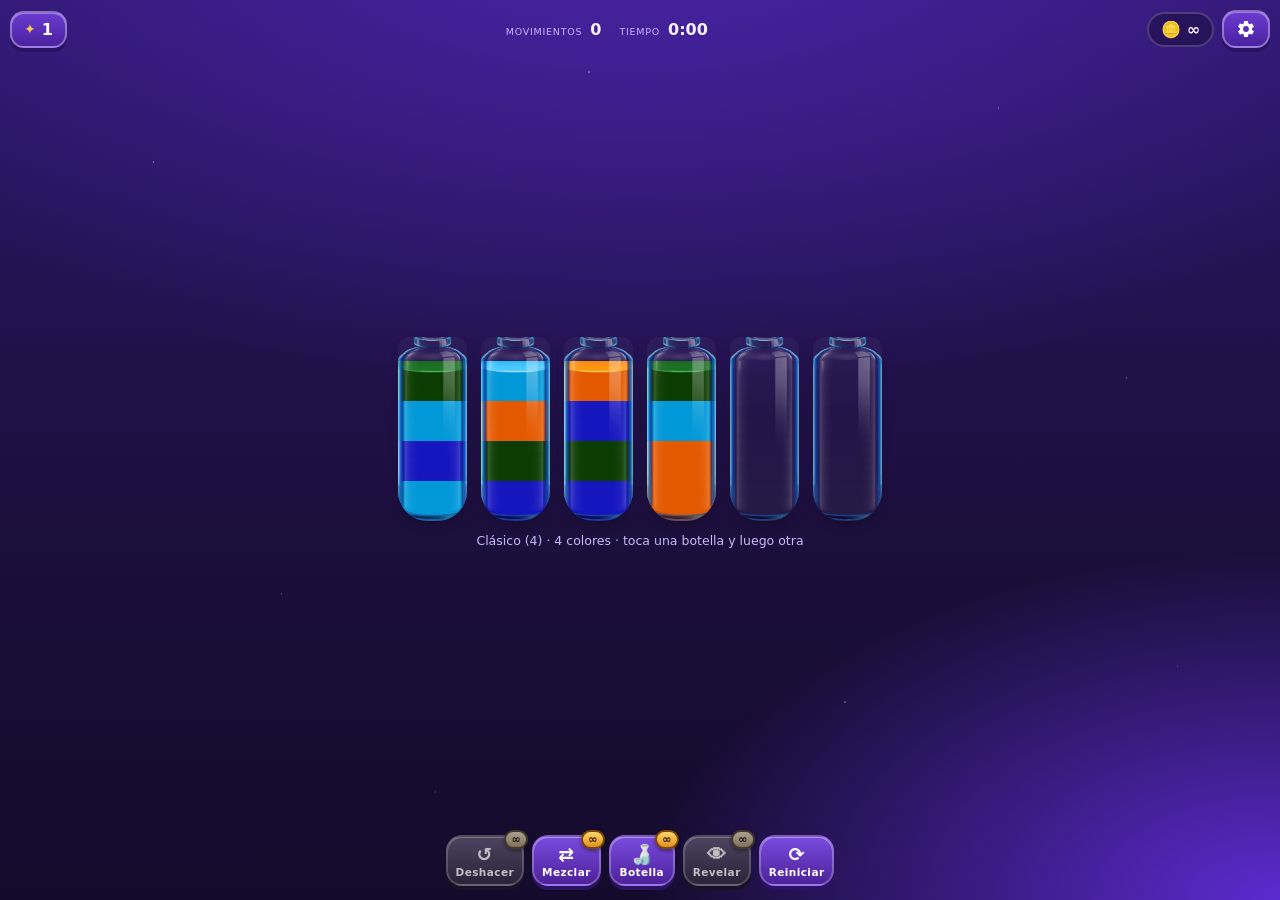
==== commit 5756a0bc: "feat: PWA instalable y offline + credito - manifest.webmanifest + iconos (192/512/maskable/apple-tou" ====
--- a/index.html
+++ b/index.html
@@ -3,7 +3,16 @@
 <head>
 <meta charset="utf-8">
 <meta name="viewport" content="width=device-width, initial-scale=1, maximum-scale=1, user-scalable=no">
-<title>Magic Sort — web</title>
+<title>Bottle Sort — puzzle de agua</title>
+<meta name="description" content="Ordená las botellas por color. 4 modos y más de 2.900 niveles, funciona sin conexión.">
+<meta name="author" content="RWT">
+<meta name="theme-color" content="#2c1668">
+<link rel="manifest" href="manifest.webmanifest">
+<link rel="apple-touch-icon" href="icons/apple-touch-icon.png">
+<meta name="apple-mobile-web-app-capable" content="yes">
+<meta name="mobile-web-app-capable" content="yes">
+<meta name="apple-mobile-web-app-status-bar-style" content="black-translucent">
+<meta name="apple-mobile-web-app-title" content="Bottle Sort">
 <link rel="icon" href="data:image/svg+xml,%3Csvg xmlns='http://www.w3.org/2000/svg' viewBox='0 0 64 64'%3E%3Crect width='64' height='64' rx='14' fill='%232c1668'/%3E%3Ccircle cx='32' cy='24' r='9' fill='%23ffcc45'/%3E%3Crect x='21' y='36' width='22' height='20' rx='7' fill='%234fc3f7'/%3E%3C/svg%3E">
 <link rel="stylesheet" href="styles.css">
 </head>
@@ -73,7 +82,36 @@
       <span class="toggle-ico"><svg viewBox="0 0 24 24" aria-hidden="true"><path d="M12 3v10.55A4 4 0 1 0 14 17V7h4V3h-6Z"/></svg><span class="slash" aria-hidden="true"></span></span>
       <span class="toggle-txt"><b>Música</b><small id="musicState">Activada</small></span>
     </button>
+    <div class="sheet-sep">Velocidad</div>
+    <div class="speed-row" role="group" aria-label="Velocidad del juego">
+      <button class="speed-chip" data-speed="1" aria-pressed="true">×1</button>
+      <button class="speed-chip" data-speed="2" aria-pressed="false">×2</button>
+      <button class="speed-chip" data-speed="3" aria-pressed="false">×3</button>
+    </div>
+    <button class="toggle" id="btnAnim" aria-pressed="true">
+      <span class="toggle-ico"><svg viewBox="0 0 24 24" aria-hidden="true"><path d="M8 5v14l11-7L8 5Z"/></svg><span class="slash" aria-hidden="true"></span></span>
+      <span class="toggle-txt"><b>Animaciones</b><small id="animState">Activadas</small></span>
+    </button>
+    <button class="install-btn" id="btnInstall" hidden>
+      <span class="install-ico" aria-hidden="true">⬇</span>
+      <span id="installLabel">Instalar app</span>
+    </button>
+    <div class="install-hint" id="installHint" hidden></div>
+
     <button class="ghost" id="btnCloseSettings">Cerrar</button>
+    <div class="credit">Desarrollado por <b>RWT</b></div>
+  </div>
+</div>
+
+<!-- Sin jugadas -->
+<div class="overlay" id="stuckOverlay" hidden>
+  <div class="card stuck-card">
+    <div class="stuck-title">¡Sin jugadas!</div>
+    <div class="stuck-sub" id="stuckSub">No queda ningún vertido posible.</div>
+    <button class="primary" id="btnStuckShuffle">Mezclar</button>
+    <button class="ghost" id="btnStuckExtra">Añadir botella</button>
+    <button class="ghost" id="btnStuckUndo">Deshacer</button>
+    <button class="ghost" id="btnStuckRestart">Reiniciar nivel</button>
   </div>
 </div>
 
--- a/styles.css
+++ b/styles.css
@@ -2,6 +2,7 @@
    botellas de vidrio con brillo y agua saturada, HUD y botones tipo caramelo). */
 
 :root {
+  --sp: 1;                 /* multiplicador de velocidad (ajustes) */
   --bg-0: #1b0f3b;
   --bg-1: #2c1668;
   --bg-2: #3b1d86;
@@ -59,14 +60,16 @@
 
 /* destellos de 4 puntas, como en el fondo del juego */
 .bg-sparkles { position: fixed; inset: 0; pointer-events: none; z-index: 0; }
+/* destellos: sprite de estrella como background (rasteriza UNA vez) y animación
+   sólo de transform/opacity (compositor). Sin clip-path ni filter: en iOS esos
+   dos forzaban rasterizado en CPU en cada frame, para siempre. */
 .bg-sparkles span {
   position: absolute;
-  background: #ffffff;
-  clip-path: polygon(50% 0%, 58% 42%, 100% 50%, 58% 58%, 50% 100%, 42% 58%, 0% 50%, 42% 42%);
+  background: var(--spark, url("sprites/star.png")) center / 100% 100% no-repeat;
   opacity: 0;
+  will-change: transform, opacity;
   animation: sparkle-twinkle var(--dur, 9s) ease-in-out infinite;
   animation-delay: var(--delay, 0s);
-  filter: drop-shadow(0 0 4px #cbb6ffaa);
 }
 @keyframes sparkle-twinkle {
   0%, 100% { opacity: 0; transform: scale(.5) rotate(0deg); }
@@ -127,6 +130,20 @@
   background: rgba(0, 0, 0, .28);
   border: 2px solid rgba(255, 255, 255, .18);
 }
+
+/* ---------------- animaciones desactivadas ---------------- */
+/* No se borra ninguna regla: se comprime la duración a ~0 para que el estado
+   final llegue igual (las transiciones siguen disparando transitionend). */
+html.no-anim *,
+html.no-anim *::before,
+html.no-anim *::after {
+  animation-duration: 1ms !important;
+  animation-delay: 0ms !important;
+  transition-duration: 1ms !important;
+  transition-delay: 0ms !important;
+}
+html.no-anim .bg-sparkles span,
+html.no-anim .bg-stars { animation: none !important; opacity: .5; }
 
 /* ---------------- ajustes (sonido / música) ---------------- */
 .sheet {
@@ -152,6 +169,67 @@
   animation: pop .22s ease-out both;
 }
 .sheet-title { font-size: 17px; font-weight: 900; color: var(--gold); text-align: center; }
+.install-btn {
+  display: flex;
+  align-items: center;
+  justify-content: center;
+  gap: 9px;
+  padding: 12px;
+  border: 0;
+  border-radius: 16px;
+  background: linear-gradient(180deg, #6ee06a, #35a52f);
+  color: #fdfbe8;
+  font: inherit;
+  font-weight: 900;
+  font-size: 15px;
+  cursor: pointer;
+  box-shadow: inset 0 2px 0 #ffffff66, 0 4px 0 #1d6b19;
+}
+.install-btn:active { transform: translateY(2px); box-shadow: inset 0 2px 0 #ffffff66, 0 2px 0 #1d6b19; }
+.install-btn[hidden] { display: none; }
+.install-ico { font-size: 17px; }
+.install-hint {
+  font-size: 12px;
+  line-height: 1.45;
+  color: #cbb6ff;
+  text-align: center;
+  padding: 2px 4px 4px;
+}
+.install-hint[hidden] { display: none; }
+.credit {
+  margin-top: 2px;
+  font-size: 11px;
+  letter-spacing: .04em;
+  color: #9c8ac9;
+  text-align: center;
+}
+.credit b { color: #c9b8ff; }
+
+.sheet-sep {
+  margin-top: 4px;
+  font-size: 10px;
+  letter-spacing: .14em;
+  text-transform: uppercase;
+  color: #b7a4e8;
+  text-align: center;
+}
+.speed-row { display: grid; grid-template-columns: repeat(3, 1fr); gap: 8px; }
+.speed-chip {
+  padding: 9px 0;
+  border: 2px solid #ffffff2e;
+  border-radius: 13px;
+  background: #ffffff12;
+  color: #d9ccff;
+  font: inherit;
+  font-weight: 800;
+  cursor: pointer;
+  transition: background .12s, color .12s, border-color .12s;
+}
+.speed-chip[aria-pressed="true"] {
+  background: linear-gradient(180deg, #ffdf7a, #f0a81e);
+  border-color: #7a4404;
+  color: var(--ink);
+}
 .toggle {
   display: flex;
   align-items: center;
@@ -201,6 +279,17 @@
 .toggle-txt b { font-size: 15px; }
 .toggle-txt small { font-size: 12px; color: #cbb6ff; }
 
+/* ---------------- sin jugadas ---------------- */
+.stuck-card {
+  display: grid;
+  gap: 9px;
+  width: min(320px, calc(100vw - 40px));
+  text-align: center;
+}
+.stuck-title { font-size: 22px; font-weight: 900; color: var(--gold); text-shadow: 0 3px 0 #7a4404; }
+.stuck-sub { font-size: 13px; color: #d9ccff; margin-bottom: 4px; }
+.stuck-card .primary, .stuck-card .ghost { width: 100%; }
+
 /* ---------------- tablero ---------------- */
 .stage {
   position: relative;
@@ -235,14 +324,16 @@
 .bottle {
   --pad-top: 14px;
   position: relative;
+  contain: layout style;
   width: calc(var(--seg, 44px) * 1.28 + 10px);
   padding: var(--pad-top) 0 0;
   background: none;
   border: 0;
   cursor: pointer;
   transform-origin: 50% 88%;
-  transition: transform .18s cubic-bezier(.34, 1.4, .64, 1);
+  transition: transform calc(.18s / var(--sp)) cubic-bezier(.34, 1.4, .64, 1);
   will-change: transform;
+  touch-action: manipulation;   /* sin delay de doble-tap en iOS */
 }
 .bottle:focus { outline: none; }
 .bottle:focus-visible { outline: none; }
@@ -263,6 +354,7 @@
 .glass {
   display: block;
   position: relative;
+  contain: layout style;
   height: calc(var(--cap, 4) * var(--seg, 44px));
   border: 0;
   border-radius: 12px 12px 30px 30px;
@@ -291,7 +383,22 @@
 /* comparación: agua totalmente plana */
 body.flat-water .liquid { background-image: none; }
 
-.liquid.flow { transition: height var(--pour-ms, 520ms) linear, bottom var(--pour-ms, 520ms) linear; }
+.liquid.flow { transition: height var(--pour-ms, 280ms) linear, bottom calc(var(--pour-ms, 280ms) * 1.8) linear; }
+/* Una sola subida por vertido con el overshoot de _moveUpCurve + _moveUpOffset */
+.liquid.rising {
+  transition: height var(--pour-ms, 280ms) cubic-bezier(.25, 1.15, .5, 1),
+              bottom calc(var(--pour-ms, 280ms) * 1.8) linear;
+}
+/* onda de la superficie: pico al entrar y amortiguación en 0.3 s
+   (EclipseAnimationConfig: aboveWaveHeight 0.035 -> 0, speed 150) */
+.liquid.rising::before,
+.liquid.settling::before { animation: surface-wave calc(300ms / var(--sp)) ease-out forwards; }
+.liquid.settling::before { animation-delay: calc(-140ms / var(--sp)); }
+@keyframes surface-wave {
+  0% { transform: scaleY(1.5) translateY(-8%); }
+  35% { transform: scaleY(1.85) translateY(-14%); }
+  100% { transform: scaleY(1) translateY(0); }
+}
 
 .liquid.enter { animation: fill-in .26s ease-out both; }
 @keyframes fill-in {
@@ -345,6 +452,12 @@
   border: 2px solid #ffc4ec;
   overflow: hidden;
 }
+/* Revelar: la cortina y el yeso se vuelven translúcidos para dejar ver el agua
+   (en el juego el revelador atraviesa el bloqueador, no lo destruye). */
+.bottle.revealed .blocker.curtain { opacity: .22; }
+.bottle.revealed .blocker.plaster { opacity: .3; }
+.bottle.revealed .blocker.curtain::after { opacity: .4; }
+
 .blocker.curtain::before {
   content: "";
   position: absolute;
@@ -407,7 +520,8 @@
   display: flex;
   justify-content: center;
   gap: 8px;
-  padding: 8px 10px 14px;
+  /* deja libre la barra de gestos del iPhone (y cualquier overlay inferior) */
+  padding: 8px 10px max(14px, env(safe-area-inset-bottom, 14px));
   flex-wrap: wrap;
 }
 
@@ -594,7 +708,7 @@
 .bottle.magic .glass {
   box-shadow: 0 0 26px 2px #8b5cf64d, 0 6px 14px -8px #00000088;
 }
-.bottle.magic .frame { filter: drop-shadow(0 0 5px #a06bff66) saturate(1.08); }
+.bottle.magic .frame { /* sin filter: el glow ya lo da el box-shadow del .glass */ }
 .bottle.magic.complete .glass {
   box-shadow: 0 0 26px 2px #8b5cf64d, 0 6px 14px -8px #00000088;
 }
@@ -605,14 +719,17 @@
   width: var(--stream-w, 8px);
   margin-left: calc(var(--stream-w, 8px) / -2);
   background-color: var(--stream-color, #4fc3f7);
-  background-image: linear-gradient(90deg, #ffffff66 0%, #ffffff00 55%);
+  /* núcleo claro (FrontColor del agua) a la izquierda y caída suave a la derecha */
+  background-image:
+    linear-gradient(90deg, var(--stream-light, #ffffff88) 0%, transparent 42%),
+    linear-gradient(90deg, transparent 55%, #00000033 100%);
   -webkit-mask: url("sprites/stream.png") center / 100% 100% no-repeat;
   mask: url("sprites/stream.png") center / 100% 100% no-repeat;
-  filter: drop-shadow(0 0 4px var(--stream-color, #4fc3f7));
+  border-radius: 0 0 45% 45%;
   transform-origin: top center;
   pointer-events: none;
   z-index: 6;
-  animation: stream-in .12s ease-out both;
+  animation: stream-in calc(.12s / var(--sp)) ease-out both;
 }
 .stream::after { content: none; }
 
@@ -629,7 +746,7 @@
 
 .liquid.enter { animation-delay: calc(var(--k, 0) * var(--stagger, 70ms)); }
 
-.bottle.squash .glass { animation: squish .3s cubic-bezier(.34,1.4,.64,1); }
+.bottle.squash .glass { animation: squish calc(.3s / var(--sp)) cubic-bezier(.34,1.4,.64,1); }
 @keyframes squish {
   0% { transform: scale(1, 1); }
   30% { transform: scale(1.07, .93); }
@@ -637,8 +754,9 @@
   100% { transform: scale(1, 1); }
 }
 
-.bottle.just-complete .glass::before { animation: complete-glow .7s ease-out; }
-.bottle.just-complete .cork { animation: cork-pop .5s cubic-bezier(.34,1.5,.64,1); }
+.bottle.just-complete .glass::before { animation: complete-glow calc(.7s / var(--sp)) ease-out; }
+.bottle.just-complete .cork { animation: cork-pop calc(.5s / var(--sp)) cubic-bezier(.34,1.5,.64,1); }
+.bottle.just-complete .glass { animation: bottle-pop calc(.46s / var(--sp)) cubic-bezier(.34,1.4,.64,1); }
 @keyframes cork-pop {
   0% { transform: translate(-50%, -60%) scale(.4); }
   55% { transform: translate(-50%, -88%) scale(1.12); }
@@ -712,9 +830,38 @@
   opacity: 0;
   pointer-events: none;
   z-index: 7;
-  transition: opacity .18s ease-out, transform .22s cubic-bezier(.34, 1.5, .64, 1);
+  transition: opacity calc(.18s / var(--sp)) ease-out,
+              transform calc(.22s / var(--sp)) cubic-bezier(.34, 1.5, .64, 1);
 }
 .bottle.complete .cork { opacity: 1; transform: translate(-50%, -82%) scale(1); }
+/* estrellas del burst al completar (ParticleWinColor) */
+.star {
+  position: absolute;
+  width: var(--size, 16px);
+  height: var(--size, 16px);
+  margin: 0;
+  background: var(--star-color, #fff);
+  -webkit-mask: url("sprites/star.png") center / 100% 100% no-repeat;
+  mask: url("sprites/star.png") center / 100% 100% no-repeat;
+  pointer-events: none;
+  z-index: 9;
+  opacity: 0;
+}
+@keyframes star-burst {
+  0% { opacity: 0; transform: translate(-50%, -50%) scale(.15) rotate(0deg); }
+  22% { opacity: 1; transform: translate(calc(-50% + var(--dx) * .3), calc(-50% + var(--dy) * .3)) scale(1) rotate(35deg); }
+  100% { opacity: 0; transform: translate(calc(-50% + var(--dx)), calc(-50% + var(--dy))) scale(.5) rotate(110deg); }
+}
+
+/* la botella hace un pequeño rebote al quedar completa */
+.bottle.just-complete .glass { animation: bottle-pop .46s cubic-bezier(.34,1.4,.64,1); }
+@keyframes bottle-pop {
+  0% { transform: scale(1, 1); }
+  35% { transform: scale(1.05, 1.02); }
+  70% { transform: scale(.99, 1.01); }
+  100% { transform: scale(1, 1); }
+}
+
 /* halo del tapón: solo arriba, en el color del agua (StopperGlowColor) */
 .bottle.complete .glass::before {
   content: "";
@@ -730,6 +877,33 @@
   z-index: 5;
 }
 
+/* Gota que cae al llenar. Forma del "blob" del juego (BlobView): panza redonda
+   abajo y punta suave arriba, proporción 2.3 x 2.5 (BlobXYSizeForHeight), con el
+   brillo que en el APK es el segundo SpriteRenderer (`_glossSpriteRenderer`). */
+.blob {
+  position: absolute;
+  pointer-events: none;
+  z-index: 4;
+  transform: translate(-50%, 0);
+  --drop: url("data:image/svg+xml,%3Csvg xmlns='http://www.w3.org/2000/svg' viewBox='0 0 48 52'%3E%3Cpath d='M24 1.5c0 0-17.5 16.2-17.5 29.3a17.5 17.5 0 0 0 35 0C41.5 17.7 24 1.5 24 1.5Z'/%3E%3C/svg%3E");
+  background: var(--blob-color, #4fc3f7);
+  -webkit-mask: var(--drop) center / 100% 100% no-repeat;
+  mask: var(--drop) center / 100% 100% no-repeat;
+  will-change: transform;
+  box-shadow: inset 0 0 0 1.5px #00000033;
+}
+/* brillo (_glossSpriteRenderer): sin blur, es un elipse suave a mano */
+.blob::after {
+  content: "";
+  position: absolute;
+  left: 20%;
+  top: 44%;
+  width: 30%;
+  height: 24%;
+  border-radius: 50%;
+  background: radial-gradient(closest-side, #ffffffef 0%, #ffffff9e 55%, transparent 78%);
+}
+
 /* impacto: ondulación y gotas (sprites originales usados como máscara) */
 .splash, .droplet {
   position: absolute;
